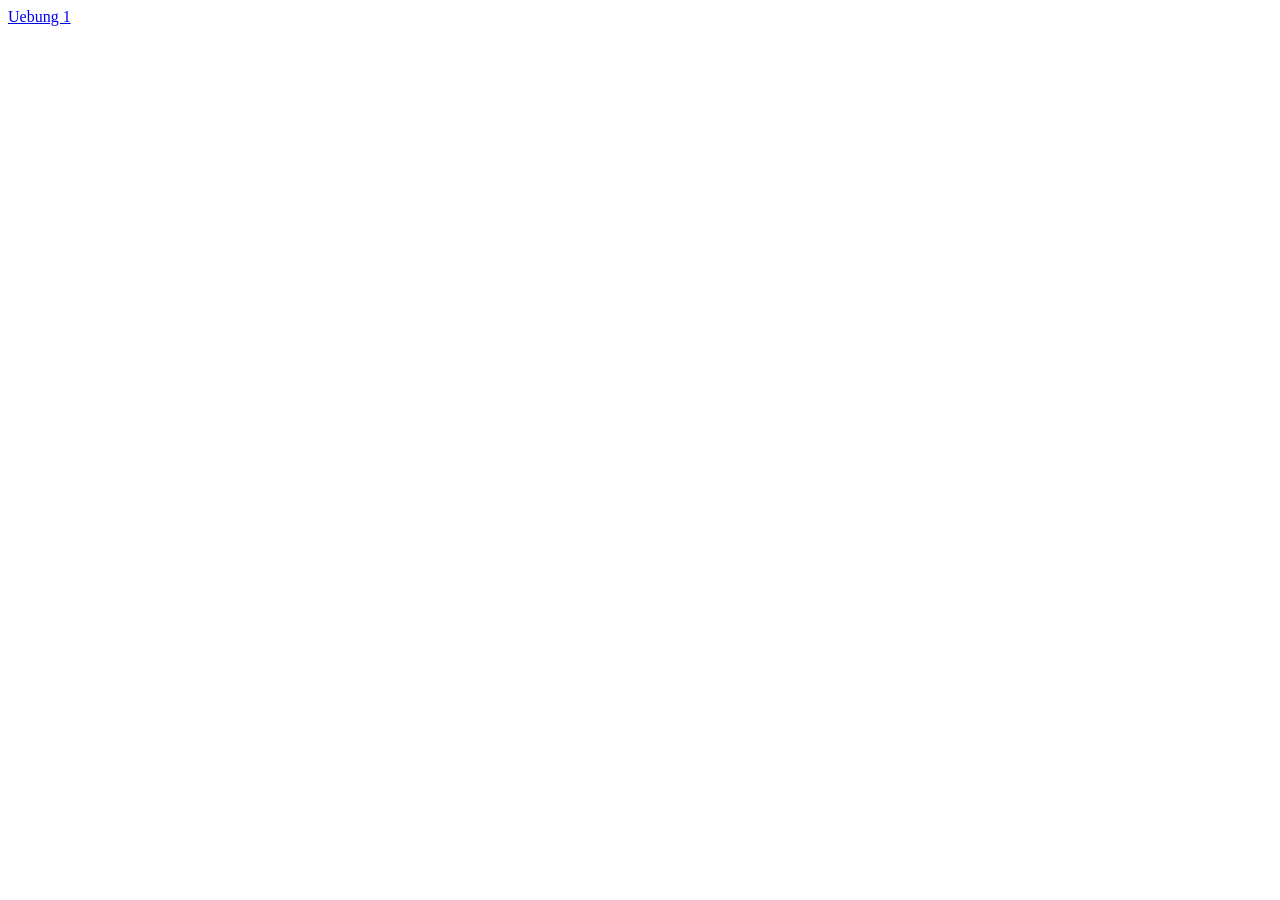
==== index.html @ 1f181d81 "Create index.html" ====
<!DOCTYPE html>
<html lang="en">
<head>
    <meta charset="UTF-8">
    <meta name="viewport" content="width=device-width, initial-scale=1.0">
    <title>Document</title>
</head>
<body>
    <a href="Grid_Moduals_2026/Uebung 1/uebung1.html">
        Uebung 1
    </a>

</body>
</html>
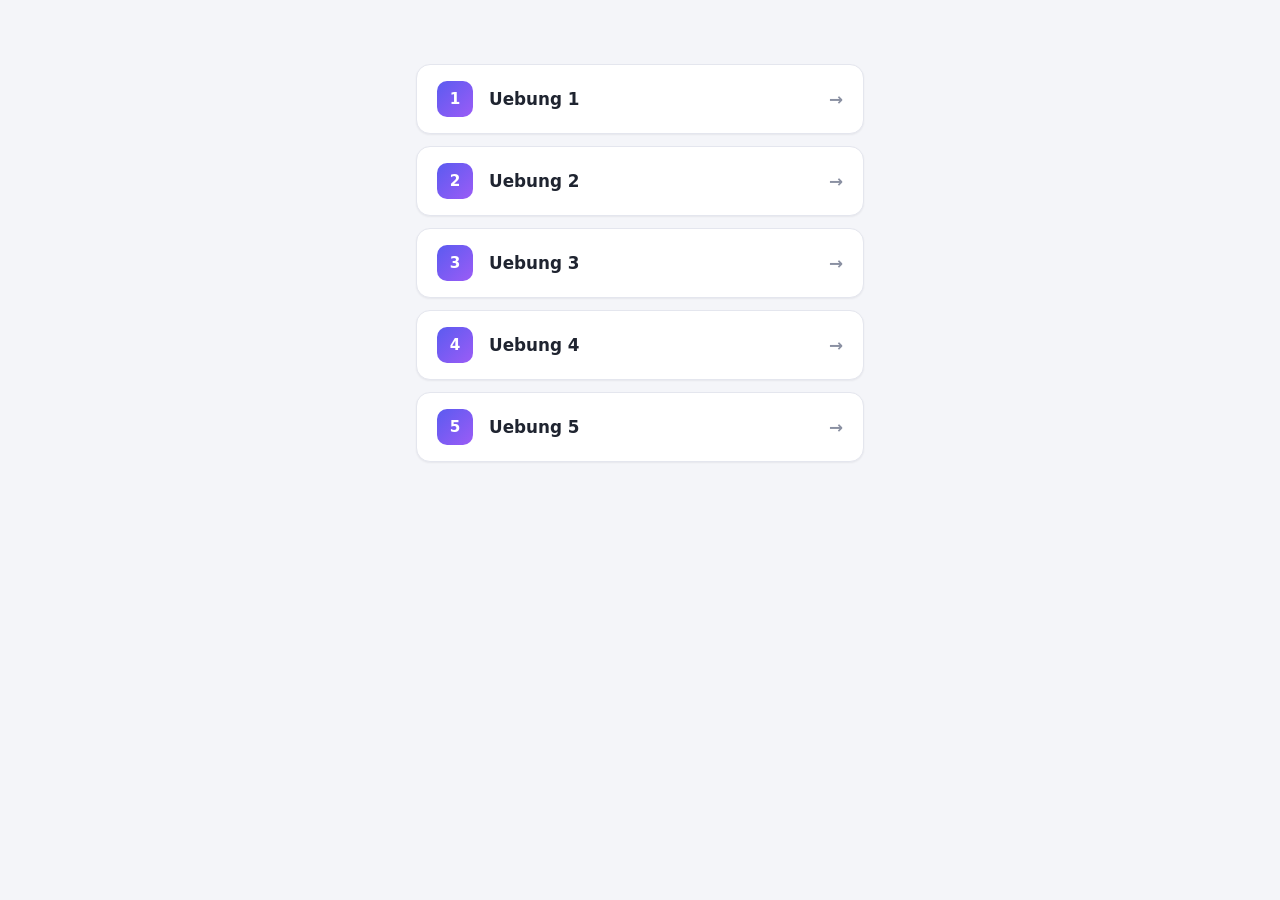
==== commit cba6df3f: "liste erstellt mit css" ====
--- a/index.html
+++ b/index.html
@@ -4,11 +4,24 @@
     <meta charset="UTF-8">
     <meta name="viewport" content="width=device-width, initial-scale=1.0">
     <title>Document</title>
+    <link rel="stylesheet" href="index_style1.css">
 </head>
 <body>
     <a href="Grid_Moduals_2026/Uebung 1/uebung1.html">
         Uebung 1
     </a>
+    <a href="Grid_Moduals_2026/Uebung 2/uebung2.html">
+        Uebung 2
+    </a>
+    <a href="Grid_Moduals_2026/Uebung 3/uebung3.html">
+        Uebung 3
+    </a>
+    <a href="Grid_Moduals_2026/Uebung 4/uebung5_transform.html">
+        Uebung 4
+    </a>
+    <a href="Grid_Moduals_2026/Uebung 5/uebung5.html">
+        Uebung 5
+    </a>
 
 </body>
 </html>
--- a/index_style1.css
+++ b/index_style1.css
@@ -0,0 +1,97 @@
+:root {
+    --bg: #f4f5f9;
+    --card: #ffffff;
+    --text: #1f2430;
+    --muted: #8a90a2;
+    --accent: #5b5bf0;
+    --accent-2: #9b5cf6;
+    --border: #e4e6ee;
+}
+
+@media (prefers-color-scheme: dark) {
+    :root {
+        --bg: #14151c;
+        --card: #1e2029;
+        --text: #eceef5;
+        --muted: #7b8196;
+        --border: #2b2e3b;
+    }
+}
+
+* {
+    box-sizing: border-box;
+}
+
+body {
+    margin: 0;
+    min-height: 100vh;
+    padding: 4rem 1rem;
+    display: flex;
+    flex-direction: column;
+    align-items: center;
+    gap: 0.75rem;
+    background: var(--bg);
+    color: var(--text);
+    font-family: system-ui, -apple-system, "Segoe UI", Roboto, sans-serif;
+    counter-reset: uebung;
+}
+
+a {
+    counter-increment: uebung;
+    position: relative;
+    display: flex;
+    align-items: center;
+    gap: 1rem;
+    width: 100%;
+    max-width: 28rem;
+    padding: 1rem 1.25rem;
+    background: var(--card);
+    border: 1px solid var(--border);
+    border-radius: 14px;
+    color: var(--text);
+    font-size: 1.05rem;
+    font-weight: 600;
+    text-decoration: none;
+    box-shadow: 0 1px 2px rgba(20, 21, 40, 0.06);
+    transition: transform 0.18s ease, box-shadow 0.18s ease, border-color 0.18s ease;
+}
+
+/* Nummern-Badge */
+a::before {
+    content: counter(uebung);
+    flex: none;
+    display: grid;
+    place-items: center;
+    width: 2.25rem;
+    height: 2.25rem;
+    border-radius: 10px;
+    background: linear-gradient(135deg, var(--accent), var(--accent-2));
+    color: #fff;
+    font-size: 0.95rem;
+}
+
+/* Pfeil rechts */
+a::after {
+    content: "→";
+    margin-left: auto;
+    color: var(--muted);
+    transition: transform 0.18s ease, color 0.18s ease;
+}
+
+a:hover,
+a:focus-visible {
+    transform: translateY(-2px);
+    border-color: var(--accent);
+    box-shadow: 0 8px 20px rgba(91, 91, 240, 0.18);
+}
+
+a:hover::after,
+a:focus-visible::after {
+    color: var(--accent);
+    transform: translateX(4px);
+}
+
+a:focus-visible {
+    outline: 2px solid var(--accent);
+    outline-offset: 3px;
+}
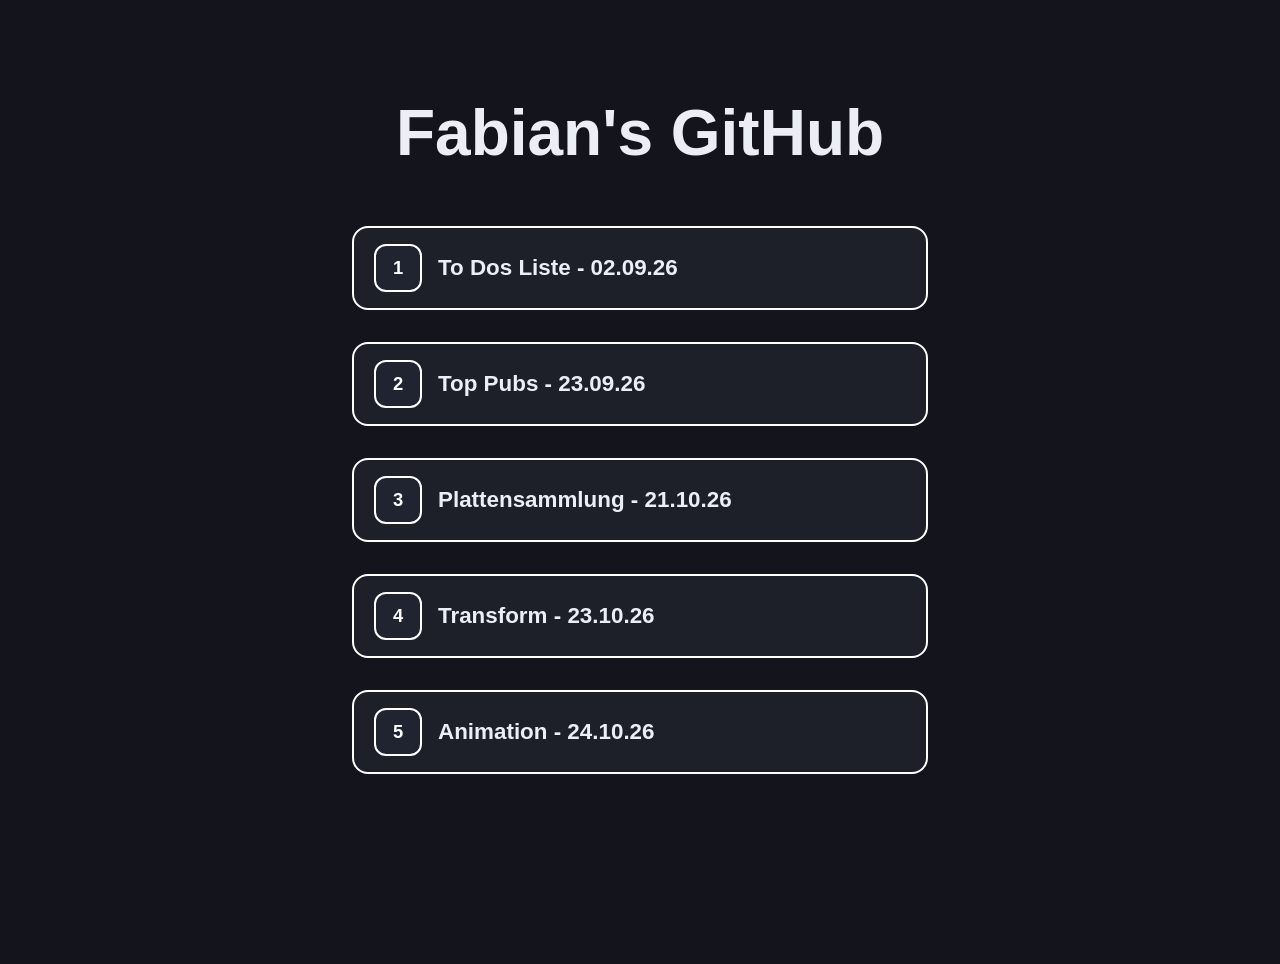
==== commit 57dcd1c8: "verlinkung" ====
--- a/index.html
+++ b/index.html
@@ -7,20 +7,21 @@
     <link rel="stylesheet" href="index_style1.css">
 </head>
 <body>
+    <h1>Fabian's GitHub</h1>
     <a href="Grid_Moduals_2026/Uebung 1/uebung1.html">
-        Uebung 1
+        To Dos Liste - 02.09.26
     </a>
     <a href="Grid_Moduals_2026/Uebung 2/uebung2.html">
-        Uebung 2
+        Top Pubs - 23.09.26
     </a>
     <a href="Grid_Moduals_2026/Uebung 3/uebung3.html">
-        Uebung 3
+        Plattensammlung - 21.10.26
     </a>
     <a href="Grid_Moduals_2026/Uebung 4/uebung5_transform.html">
-        Uebung 4
+        Transform - 23.10.26
     </a>
     <a href="Grid_Moduals_2026/Uebung 5/uebung5.html">
-        Uebung 5
+        Animation - 24.10.26
     </a>
 
 </body>
--- a/index_style1.css
+++ b/index_style1.css
@@ -1,21 +1,11 @@
 :root {
-    --bg: #f4f5f9;
-    --card: #ffffff;
-    --text: #1f2430;
-    --muted: #8a90a2;
-    --accent: #5b5bf0;
-    --accent-2: #9b5cf6;
-    --border: #e4e6ee;
-}
-
-@media (prefers-color-scheme: dark) {
-    :root {
-        --bg: #14151c;
-        --card: #1e2029;
-        --text: #eceef5;
-        --muted: #7b8196;
-        --border: #2b2e3b;
-    }
+    --background: #14151c;
+    --text: #eceef5;
+    --zeile: #7b8196;
+    --akzent: #1f2430;
+    --box-hell: #1e2029;
+    --weiss: #ffffff;
+    --abstand: 2rem;
 }
 
 * {
@@ -23,75 +13,84 @@
 }
 
 body {
-    margin: 0;
+    margin: 2rem;
+    padding: 4rem 1rem;
     min-height: 100vh;
-    padding: 4rem 1rem;
     display: flex;
     flex-direction: column;
     align-items: center;
-    gap: 0.75rem;
-    background: var(--bg);
+    gap: var(--abstand);
+    background-color: var(--background);
     color: var(--text);
-    font-family: system-ui, -apple-system, "Segoe UI", Roboto, sans-serif;
+    font-family: Arial, Helvetica, sans-serif;
     counter-reset: uebung;
+}
+
+h1 {
+    font-size: 4rem;
+    font-weight: 800;
+    text-align: center;
+    margin: 0 0 1.5rem;
 }
 
 a {
     counter-increment: uebung;
-    position: relative;
     display: flex;
     align-items: center;
     gap: 1rem;
     width: 100%;
-    max-width: 28rem;
+    max-width: 36rem;
+
+    font-size: 1.4rem;
+    font-weight: 600;
+    color: var(--text);
+    text-decoration: none;
+
     padding: 1rem 1.25rem;
-    background: var(--card);
-    border: 1px solid var(--border);
-    border-radius: 14px;
-    color: var(--text);
-    font-size: 1.05rem;
-    font-weight: 600;
-    text-decoration: none;
-    box-shadow: 0 1px 2px rgba(20, 21, 40, 0.06);
-    transition: transform 0.18s ease, box-shadow 0.18s ease, border-color 0.18s ease;
+    background-color: var(--box-hell);
+    border: 2px solid var(--weiss);
+    border-radius: 1rem;
+
+    transition: transform 0.2s ease-in-out, box-shadow 0.2s ease-in-out;
 }
 
-/* Nummern-Badge */
 a::before {
     content: counter(uebung);
     flex: none;
     display: grid;
     place-items: center;
-    width: 2.25rem;
-    height: 2.25rem;
-    border-radius: 10px;
-    background: linear-gradient(135deg, var(--accent), var(--accent-2));
-    color: #fff;
-    font-size: 0.95rem;
+    width: 2.75rem;
+    height: 2.75rem;
+
+    font-size: 1.15rem;
+    color: var(--weiss);
+    background-color: var(--akzent);
+    border: 2px solid var(--weiss);
+    border-radius: 0.75rem;
 }
 
-/* Pfeil rechts */
 a::after {
-    content: "→";
     margin-left: auto;
-    color: var(--muted);
-    transition: transform 0.18s ease, color 0.18s ease;
+    color: var(--zeile);
+    transition: transform 0.1s ease-in-out, color 0.2s ease-in-out;
 }
 
 a:hover,
 a:focus-visible {
-    transform: translateY(-2px);
-    border-color: var(--accent);
-    box-shadow: 0 8px 20px rgba(91, 91, 240, 0.18);
+    transform: translateX(8px);
 }
 
 a:hover::after,
 a:focus-visible::after {
-    color: var(--accent);
+    color: var(--text);
     transform: translateX(4px);
 }
 
-a:focus-visible {
-    outline: 2px solid var(--accent);
-    outline-offset: 3px;
+@media (max-width: 700px) {
+    h1 {
+        font-size: 2.5rem;
+    }
+    a {
+        font-size: 1.15rem;
+    }
 }
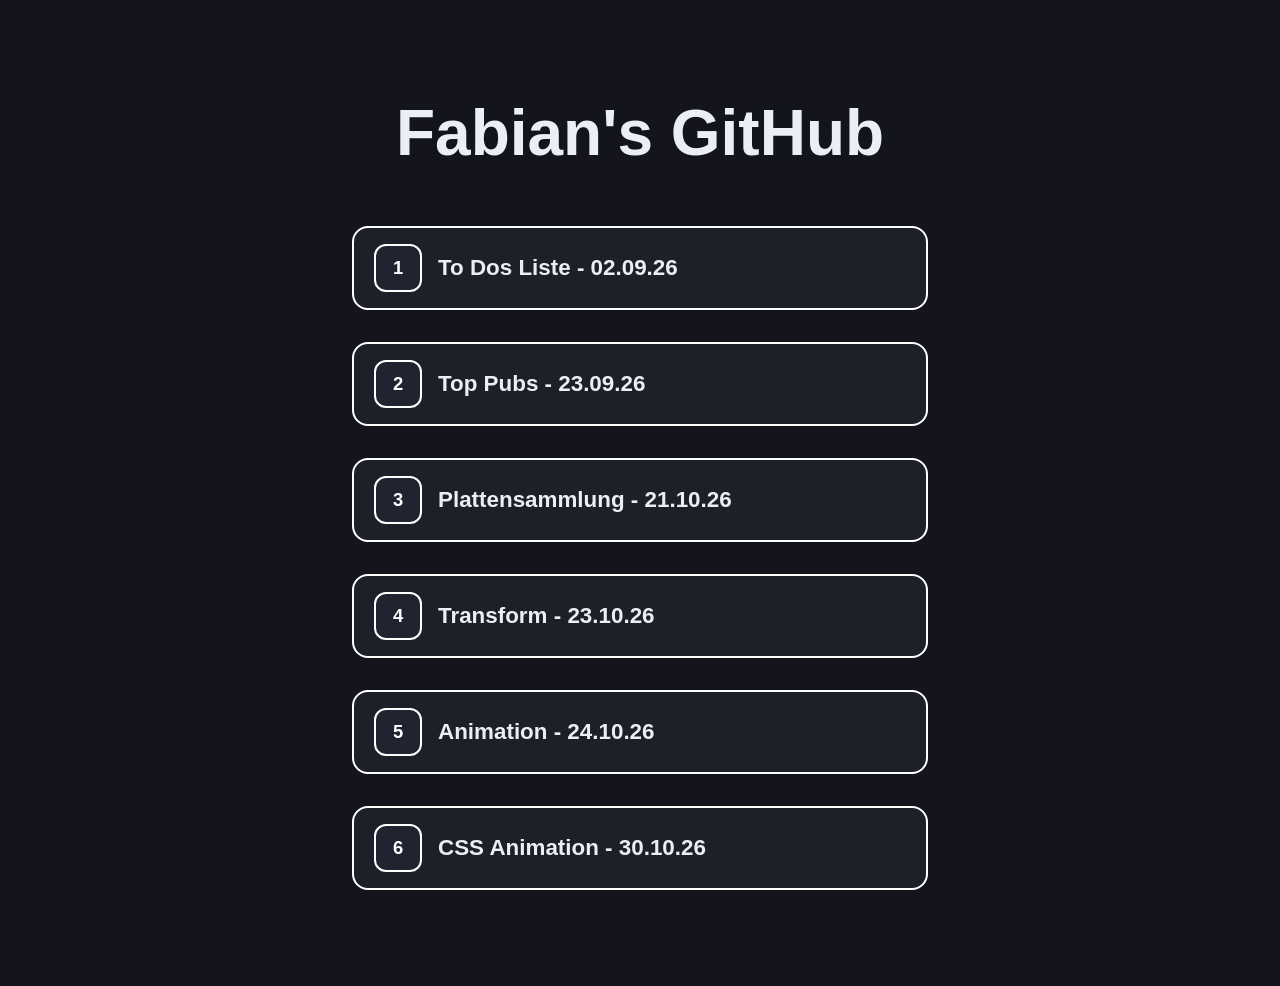
==== commit ace8ab88: "link uebung 6" ====
--- a/index.html
+++ b/index.html
@@ -23,6 +23,9 @@
     <a href="Grid_Moduals_2026/Uebung 5/uebung5.html">
         Animation - 24.10.26
     </a>
+    <a href="Grid_Moduals_2026/Uebung 6/CSS_animation.html">
+        CSS Animation - 30.10.26
+    </a>
 
 </body>
 </html>
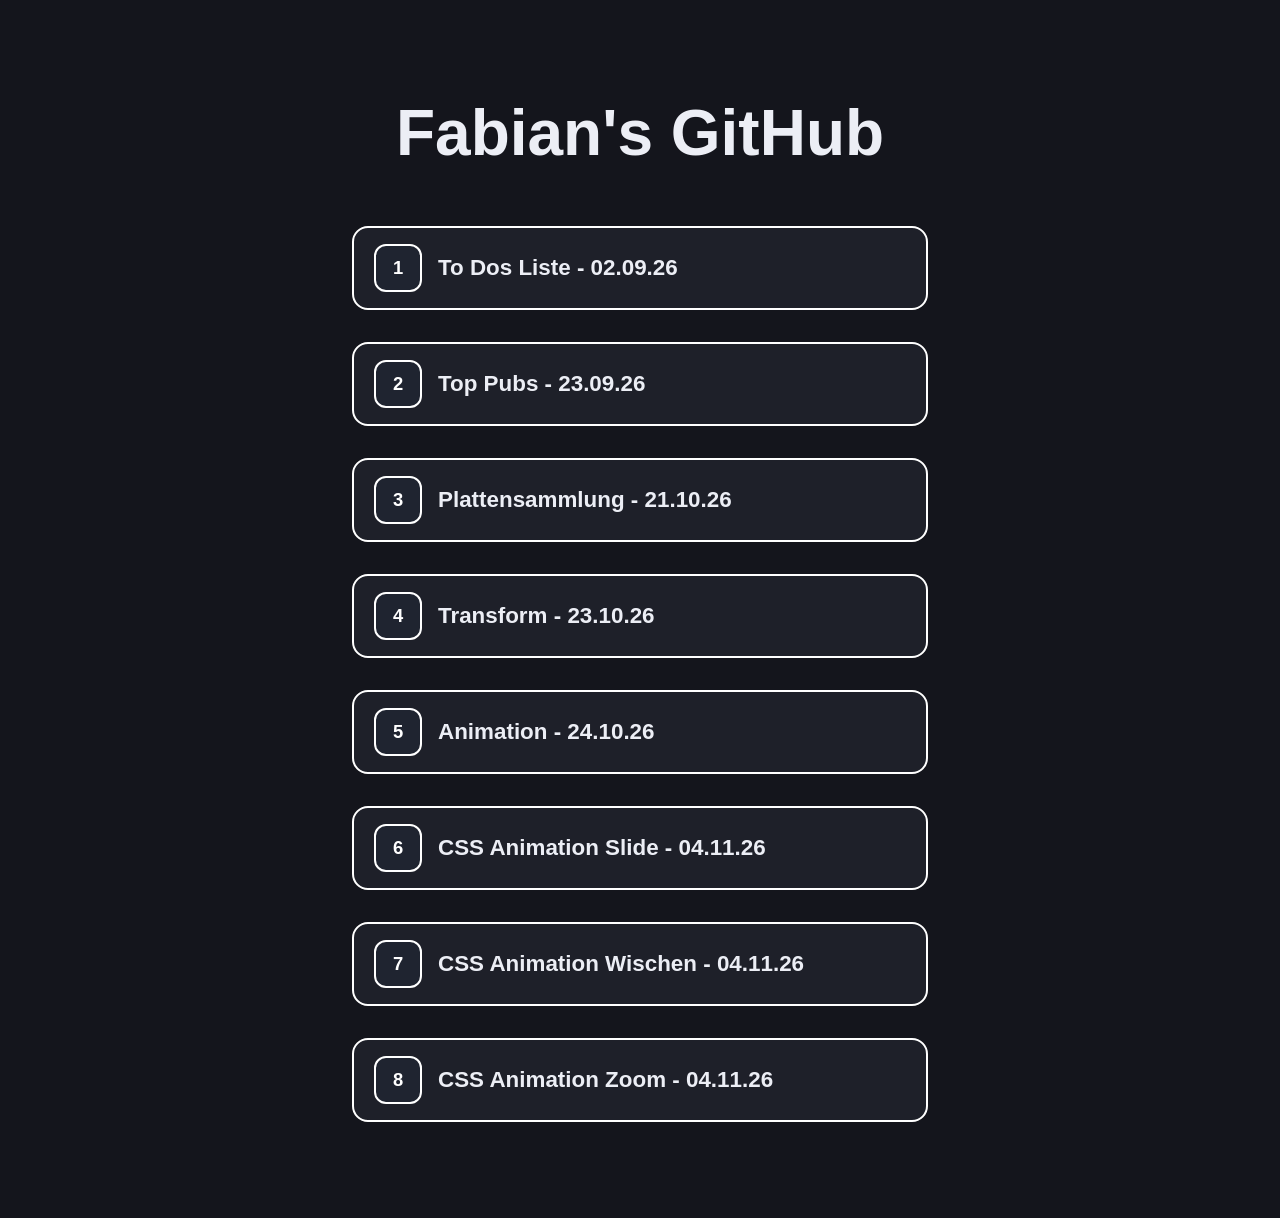
==== commit 90aaba8c: "Übenahme in den link" ====
--- a/index.html
+++ b/index.html
@@ -23,8 +23,14 @@
     <a href="Grid_Moduals_2026/Uebung 5/uebung5.html">
         Animation - 24.10.26
     </a>
-    <a href="Grid_Moduals_2026/Uebung 6/CSS_animation.html">
-        CSS Animation - 30.10.26
+    <a href="Grid_Moduals_2026/Uebung 6/CSS_animation_slide.html">
+        CSS Animation Slide - 04.11.26
+    </a>
+    <a href="Grid_Moduals_2026/Uebung 6/CSS_animation_wischen.html">
+        CSS Animation Wischen - 04.11.26
+    </a>
+    <a href="Grid_Moduals_2026/Uebung 6/CSS_animation_zoom.html">
+        CSS Animation Zoom - 04.11.26
     </a>
 
 </body>
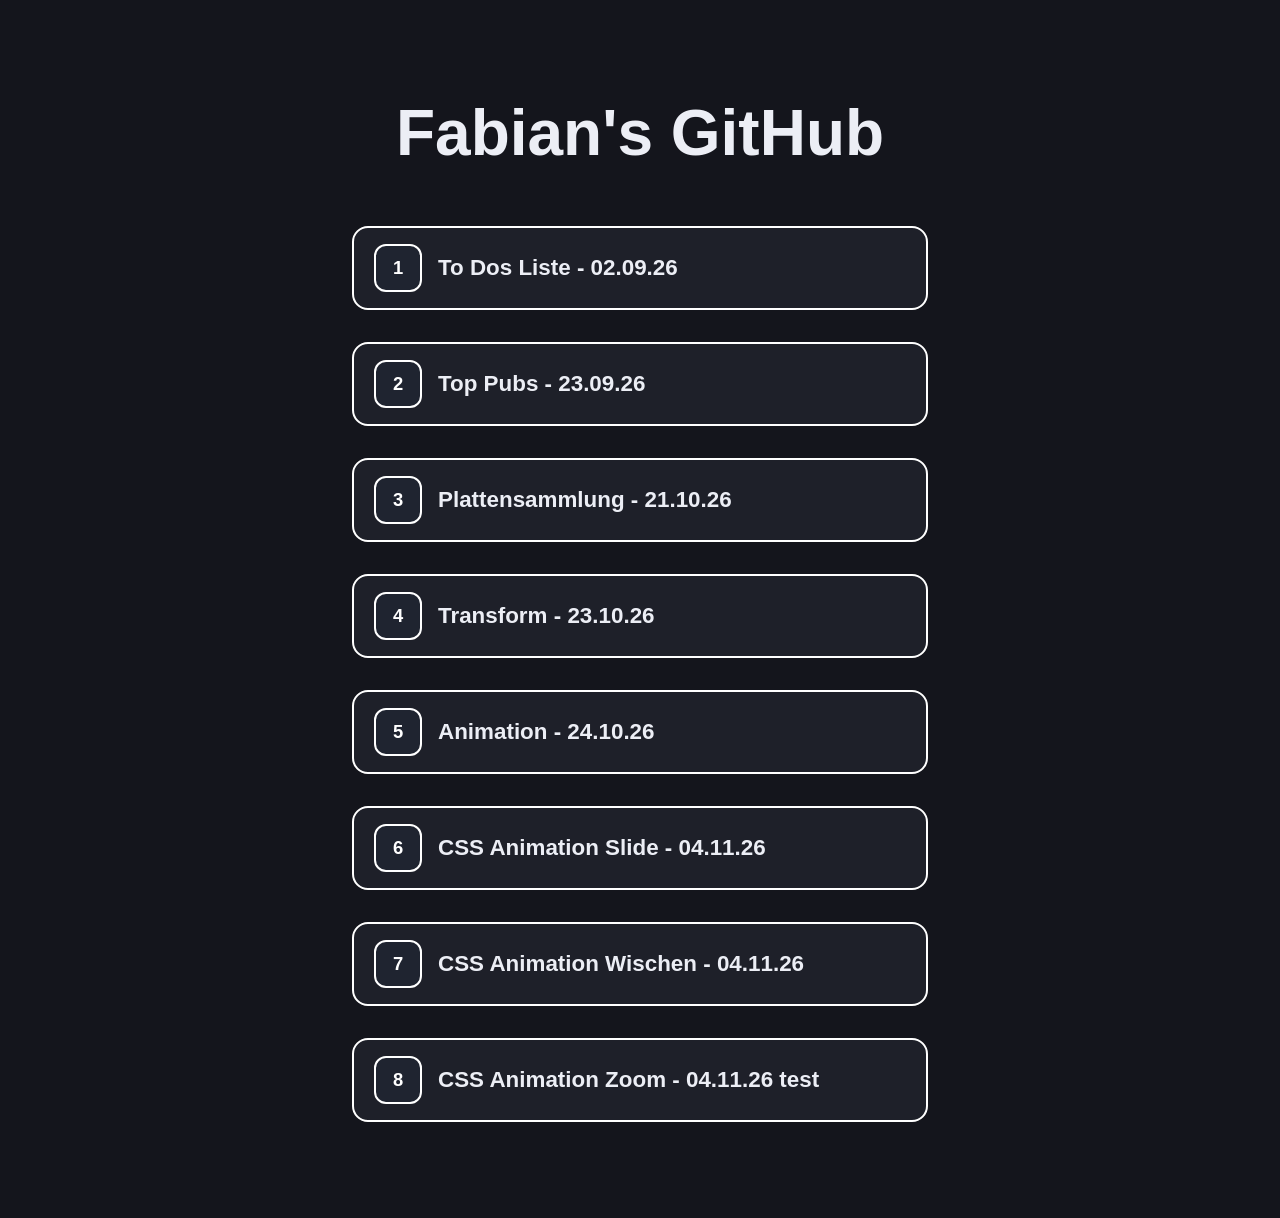
==== commit 6a9461d0: "test" ====
--- a/index.html
+++ b/index.html
@@ -31,6 +31,8 @@
     </a>
     <a href="Grid_Moduals_2026/Uebung 6/CSS_animation_zoom.html">
         CSS Animation Zoom - 04.11.26
+
+        test
     </a>
 
 </body>
